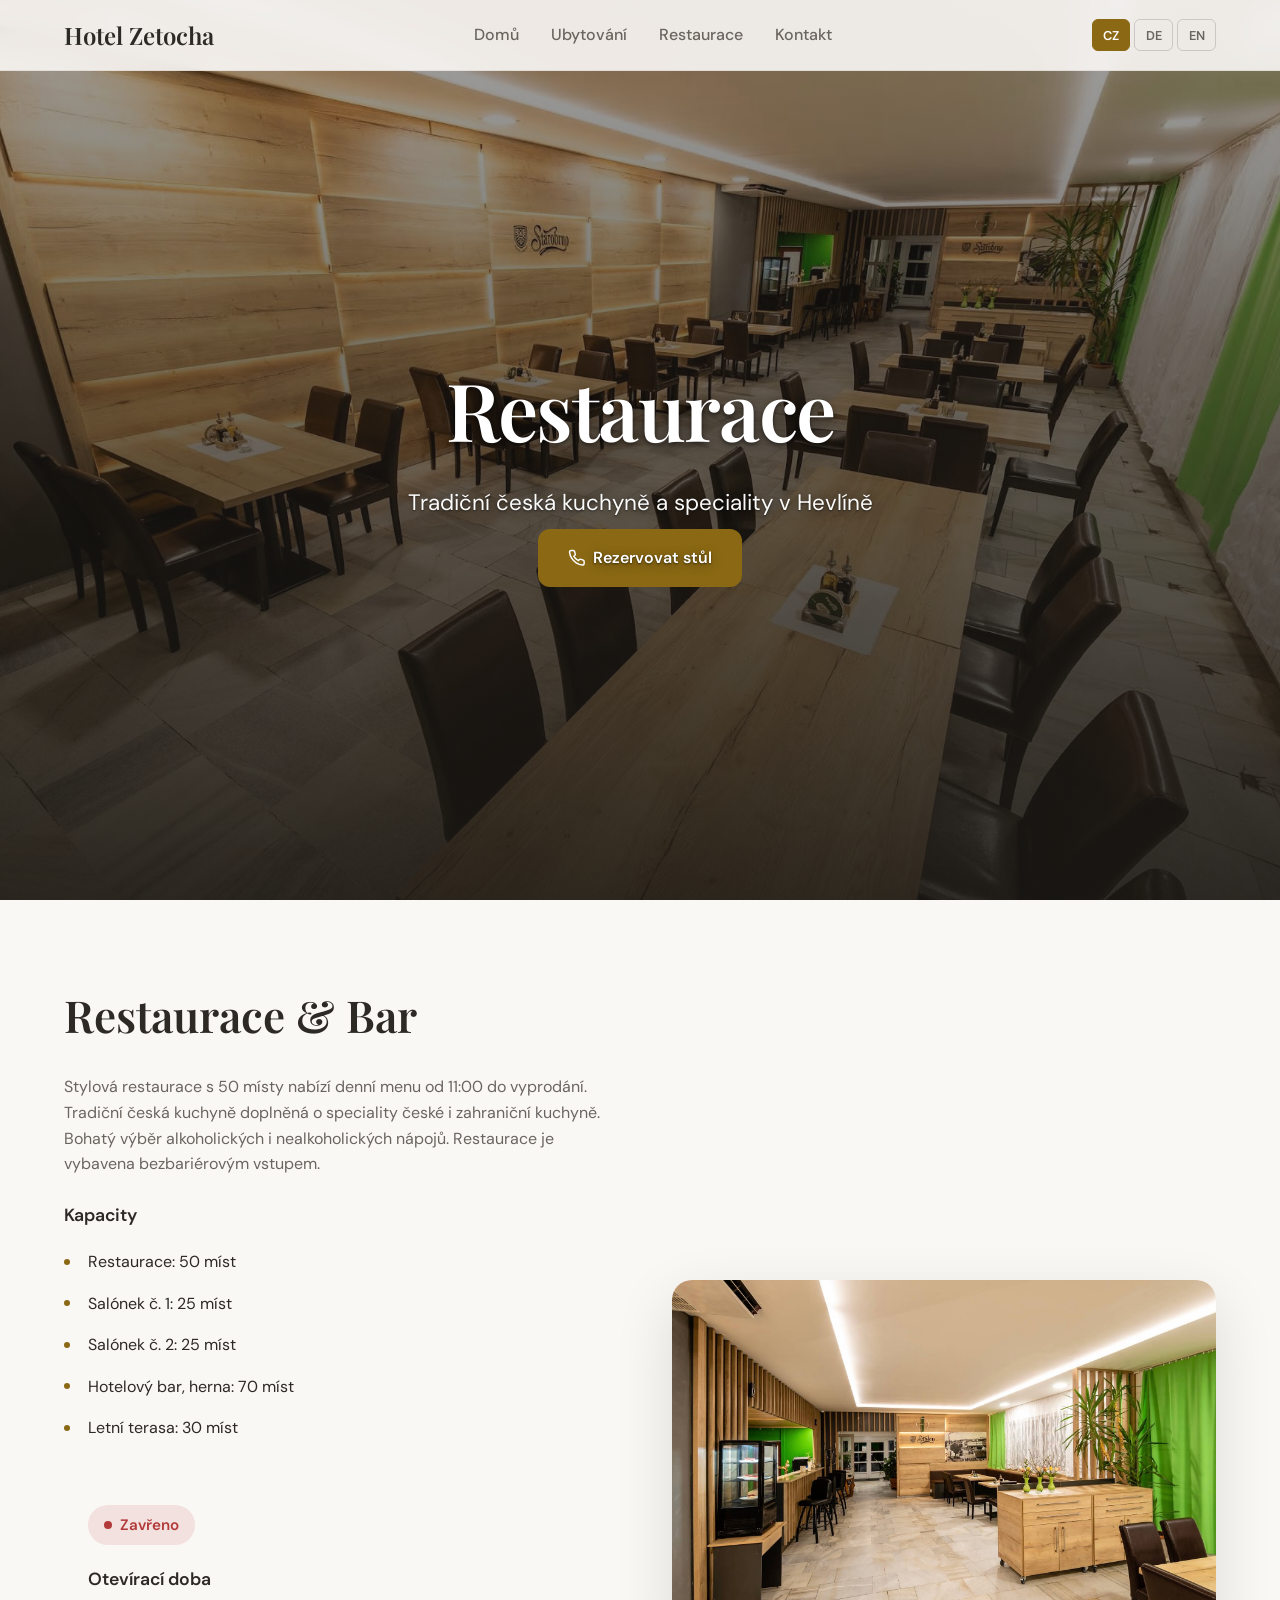
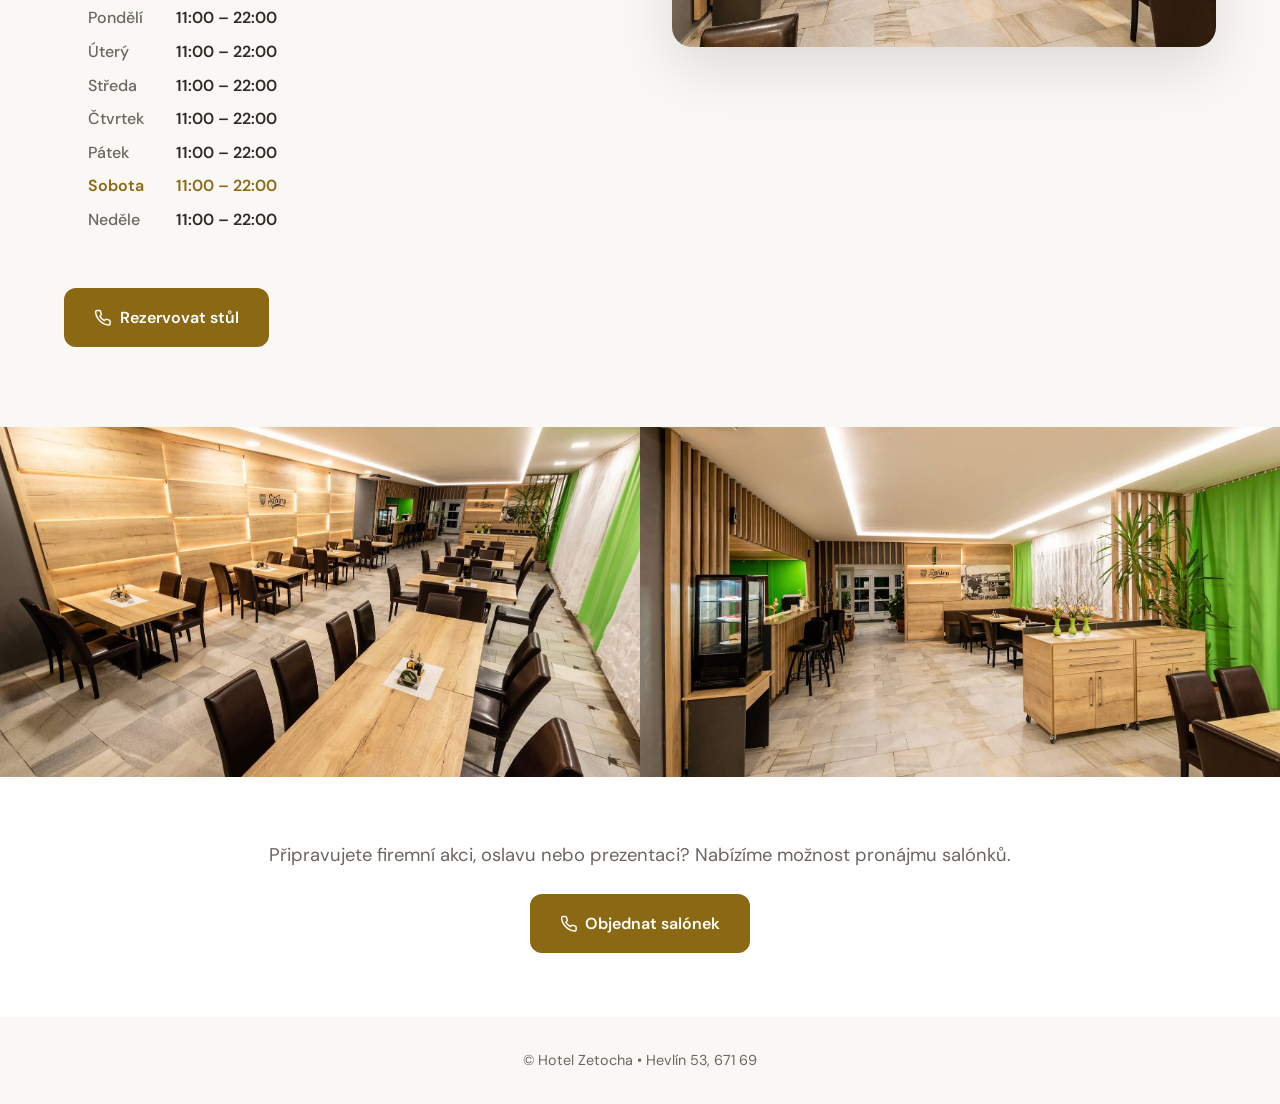
==== restaurace.html @ be9656e5 "Add base files" ====
<!DOCTYPE html>
<html lang="cs">
<head>
    <meta charset="UTF-8">
    <meta name="viewport" content="width=device-width, initial-scale=1.0">
    <title>Restaurace | Hotel Zetocha Hevlín</title>
    <meta name="description" content="Restaurace Hotel Zetocha – tradiční česká kuchyně, denní menu, salónky, hotelový bar a letní terasa. Otevřeno denně 11:00–22:00.">
    <link rel="preconnect" href="https://fonts.googleapis.com">
    <link rel="preconnect" href="https://fonts.gstatic.com" crossorigin>
    <link href="https://fonts.googleapis.com/css2?family=DM+Sans:ital,opsz,wght@0,9..40,300;0,9..40,400;0,9..40,500;0,9..40,600;0,9..40,700&family=Playfair+Display:wght@500;600;700&display=swap" rel="stylesheet">
    <link rel="stylesheet" href="css/styles.css">
</head>
<body>
    <header class="header">
        <div class="container header-inner">
            <a href="index.html" class="logo">Hotel Zetocha</a>
            <nav class="nav">
                <a href="index.html">Domů</a>
                <a href="ubytovani.html">Ubytování</a>
                <a href="restaurace.html">Restaurace</a>
                <a href="index.html#kontakt">Kontakt</a>
            </nav>
            <div class="lang-switcher">
                <button class="lang-btn active" data-lang="cs" aria-label="Čeština">CZ</button>
                <button class="lang-btn" data-lang="de" aria-label="Deutsch">DE</button>
                <button class="lang-btn" data-lang="en" aria-label="English">EN</button>
            </div>
            <button class="mobile-menu-btn" aria-label="Otevřít menu">
                <span></span>
                <span></span>
                <span></span>
            </button>
        </div>
    </header>

    <main>
        <!-- Hero -->
        <section class="hero hero--restaurant">
            <div class="hero-bg">
                <img src="img/restaurant.jpeg" alt="Restaurace Hotel Zetocha" class="hero-img">
                <div class="hero-overlay"></div>
            </div>
            <div class="hero-content">
                <h1 class="hero-title">Restaurace</h1>
                <p class="hero-subtitle">Tradiční česká kuchyně a speciality v Hevlíně</p>
                <a href="tel:+420515274233" class="btn btn-primary btn--with-icon">
                    <svg class="btn-icon" viewBox="0 0 24 24" fill="none" stroke="currentColor" stroke-width="2" aria-hidden="true"><path d="M22 16.92v3a2 2 0 0 1-2.18 2 19.79 19.79 0 0 1-8.63-3.07 19.5 19.5 0 0 1-6-6 19.79 19.79 0 0 1-3.07-8.67A2 2 0 0 1 4.11 2h3a2 2 0 0 1 2 1.72 12.84 12.84 0 0 0 .7 2.81 2 2 0 0 1-.45 2.11L8.09 9.91a16 16 0 0 0 6 6l1.27-1.27a2 2 0 0 1 2.11-.45 12.84 12.84 0 0 0 2.81.7A2 2 0 0 1 22 16.92z"/></svg>
                    Rezervovat stůl
                </a>
            </div>
        </section>

        <!-- Restaurant Content -->
        <section class="restaurant-page">
            <div class="container">
                <div class="restaurant-grid">
                    <div class="restaurant-content">
                        <h2 class="section-title">Restaurace & Bar</h2>
                        <p class="restaurant-text">
                            Stylová restaurace s 50 místy nabízí denní menu od 11:00 do vyprodání. 
                            Tradiční česká kuchyně doplněná o speciality české i zahraniční kuchyně. 
                            Bohatý výběr alkoholických i nealkoholických nápojů. Restaurace je vybavena bezbariérovým vstupem.
                        </p>
                        <h3 class="subsection-title">Kapacity</h3>
                        <ul class="accommodation-list">
                            <li>Restaurace: 50 míst</li>
                            <li>Salónek č. 1: 25 míst</li>
                            <li>Salónek č. 2: 25 míst</li>
                            <li>Hotelový bar, herna: 70 míst</li>
                            <li>Letní terasa: 30 míst</li>
                        </ul>
                        <div class="opening-hours">
                            <div class="opening-hours-status" id="opening-status" aria-live="polite">
                                <span class="status-dot"></span>
                                <span class="status-text">Načítám…</span>
                            </div>
                            <h3 class="subsection-title">Otevírací doba</h3>
                            <dl class="opening-hours-list">
                                <dt>Pondělí</dt><dd>11:00 – 22:00</dd>
                                <dt>Úterý</dt><dd>11:00 – 22:00</dd>
                                <dt>Středa</dt><dd>11:00 – 22:00</dd>
                                <dt>Čtvrtek</dt><dd>11:00 – 22:00</dd>
                                <dt>Pátek</dt><dd>11:00 – 22:00</dd>
                                <dt>Sobota</dt><dd>11:00 – 22:00</dd>
                                <dt>Neděle</dt><dd>11:00 – 22:00</dd>
                            </dl>
                        </div>
                        <a href="tel:+420515274233" class="btn btn-primary btn--with-icon">
                            <svg class="btn-icon" viewBox="0 0 24 24" fill="none" stroke="currentColor" stroke-width="2" aria-hidden="true"><path d="M22 16.92v3a2 2 0 0 1-2.18 2 19.79 19.79 0 0 1-8.63-3.07 19.5 19.5 0 0 1-6-6 19.79 19.79 0 0 1-3.07-8.67A2 2 0 0 1 4.11 2h3a2 2 0 0 1 2 1.72 12.84 12.84 0 0 0 .7 2.81 2 2 0 0 1-.45 2.11L8.09 9.91a16 16 0 0 0 6 6l1.27-1.27a2 2 0 0 1 2.11-.45 12.84 12.84 0 0 0 2.81.7A2 2 0 0 1 22 16.92z"/></svg>
                            Rezervovat stůl
                        </a>
                    </div>
                    <div class="restaurant-image">
                        <img src="img/restaurant2.jpeg" alt="Interiér restaurace Hotel Zetocha">
                    </div>
                </div>
            </div>
        </section>

        <!-- Gallery -->
        <section class="gallery">
            <div class="gallery-grid">
                <div class="gallery-item">
                    <img src="img/restaurant.jpeg" alt="Restaurace Hotel Zetocha">
                </div>
                <div class="gallery-item">
                    <img src="img/restaurant2.jpeg" alt="Interiér restaurace">
                </div>
            </div>
        </section>

        <!-- CTA -->
        <section class="restaurant-cta">
            <div class="container">
                <p class="restaurant-cta-text">Připravujete firemní akci, oslavu nebo prezentaci? Nabízíme možnost pronájmu salónků.</p>
                <a href="tel:+420515274233" class="btn btn-primary btn--with-icon">
                <svg class="btn-icon" viewBox="0 0 24 24" fill="none" stroke="currentColor" stroke-width="2" aria-hidden="true"><path d="M22 16.92v3a2 2 0 0 1-2.18 2 19.79 19.79 0 0 1-8.63-3.07 19.5 19.5 0 0 1-6-6 19.79 19.79 0 0 1-3.07-8.67A2 2 0 0 1 4.11 2h3a2 2 0 0 1 2 1.72 12.84 12.84 0 0 0 .7 2.81 2 2 0 0 1-.45 2.11L8.09 9.91a16 16 0 0 0 6 6l1.27-1.27a2 2 0 0 1 2.11-.45 12.84 12.84 0 0 0 2.81.7A2 2 0 0 1 22 16.92z"/></svg>
                Objednat salónek
            </a>
            </div>
        </section>
    </main>

    <footer class="footer">
        <div class="container">
            <p>© Hotel Zetocha • Hevlín 53, 671 69</p>
        </div>
    </footer>

    <script src="js/main.js"></script>
    <script src="js/opening-hours.js"></script>
</body>
</html>
---- css/styles.css ----
/* ===== Variables ===== */
:root {
    --color-bg: #faf8f5;
    --color-bg-dark: #1a1814;
    --color-text: #2d2a26;
    --color-text-muted: #6b6560;
    --color-accent: #8b6914;
    --color-accent-light: #c9a227;
    --color-white: #ffffff;
    --font-sans: 'DM Sans', system-ui, sans-serif;
    --font-display: 'Playfair Display', Georgia, serif;
    --radius: 12px;
    --radius-lg: 20px;
    --shadow: 0 4px 24px rgba(0, 0, 0, 0.08);
    --shadow-lg: 0 20px 60px rgba(0, 0, 0, 0.12);
    --transition: 0.3s ease;
}

/* ===== Reset & Base ===== */
*, *::before, *::after {
    box-sizing: border-box;
    margin: 0;
    padding: 0;
}

html {
    scroll-behavior: smooth;
}

body {
    font-family: var(--font-sans);
    font-size: 16px;
    line-height: 1.6;
    color: var(--color-text);
    background: var(--color-bg);
    overflow-x: hidden;
}

img {
    max-width: 100%;
    height: auto;
    display: block;
}

a {
    color: inherit;
    text-decoration: none;
}

.container {
    max-width: 1200px;
    margin: 0 auto;
    padding: 0 24px;
}

.section-title {
    font-family: var(--font-display);
    font-size: clamp(2rem, 4vw, 2.75rem);
    font-weight: 600;
    color: var(--color-text);
    margin-bottom: 1.5rem;
}

/* ===== Header ===== */
.header {
    position: fixed;
    top: 0;
    left: 0;
    right: 0;
    z-index: 100;
    padding: 1rem 0;
    background: rgba(250, 248, 245, 0.9);
    backdrop-filter: blur(12px);
    border-bottom: 1px solid rgba(0, 0, 0, 0.06);
    transition: var(--transition);
}

.header-inner {
    display: flex;
    align-items: center;
    justify-content: space-between;
}

.logo {
    font-family: var(--font-display);
    font-size: 1.5rem;
    font-weight: 600;
    color: var(--color-text);
}

.nav {
    display: flex;
    gap: 2rem;
}

.nav a {
    font-weight: 500;
    color: var(--color-text-muted);
    transition: color var(--transition);
}

.nav a:hover {
    color: var(--color-accent);
}

/* Language Switcher */
.lang-switcher {
    display: flex;
    gap: 0.25rem;
}

.lang-btn {
    padding: 0.4rem 0.65rem;
    font-size: 0.8rem;
    font-weight: 600;
    font-family: var(--font-sans);
    border: 1px solid rgba(0, 0, 0, 0.15);
    background: transparent;
    color: var(--color-text-muted);
    border-radius: 6px;
    cursor: pointer;
    transition: all var(--transition);
}

.lang-btn:hover {
    color: var(--color-text);
    border-color: var(--color-accent);
}

.lang-btn.active {
    background: var(--color-accent);
    color: var(--color-white);
    border-color: var(--color-accent);
}

.mobile-menu-btn {
    display: none;
    flex-direction: column;
    gap: 5px;
    background: none;
    border: none;
    cursor: pointer;
    padding: 8px;
}

.mobile-menu-btn span {
    width: 24px;
    height: 2px;
    background: var(--color-text);
}

/* ===== Hero ===== */
.hero {
    position: relative;
    min-height: 100vh;
    display: flex;
    align-items: center;
    justify-content: center;
    text-align: center;
}

.hero-bg {
    position: absolute;
    inset: 0;
}

.hero-img {
    width: 100%;
    height: 100%;
    object-fit: cover;
}

.hero-overlay {
    position: absolute;
    inset: 0;
    background: linear-gradient(
        to bottom,
        rgba(26, 24, 20, 0.4) 0%,
        rgba(26, 24, 20, 0.65) 50%,
        rgba(26, 24, 20, 0.9) 100%
    );
}

.hero-content {
    position: relative;
    z-index: 2;
    padding: 0 24px;
    max-width: 800px;
    text-shadow: 0 1px 2px rgba(0, 0, 0, 0.5), 0 2px 12px rgba(0, 0, 0, 0.4);
}

.hero-title {
    font-family: var(--font-display);
    font-size: clamp(3rem, 8vw, 5rem);
    font-weight: 600;
    color: var(--color-white);
    letter-spacing: -0.02em;
    margin-bottom: 0.75rem;
    text-shadow: 0 2px 4px rgba(0, 0, 0, 0.5), 0 4px 24px rgba(0, 0, 0, 0.5);
}

.hero-subtitle {
    font-size: clamp(1.1rem, 2.5vw, 1.4rem);
    color: rgba(255, 255, 255, 0.98);
    font-weight: 400;
    margin-bottom: 0.5rem;
}

.hero-location {
    font-size: 0.95rem;
    color: rgba(255, 255, 255, 0.9);
    margin-bottom: 0.75rem;
}

.hero-reviews {
    display: inline-flex;
    align-items: center;
    gap: 0.35rem;
    font-size: 0.85rem;
    color: rgba(255, 255, 255, 0.85);
    margin-bottom: 2rem;
    text-decoration: none;
    transition: color var(--transition);
}

.hero-reviews:hover {
    color: rgba(255, 255, 255, 1);
}

.hero-reviews-stars {
    color: var(--color-accent-light);
    letter-spacing: 0.05em;
}

.hero-cta {
    display: flex;
    flex-wrap: wrap;
    gap: 1rem;
    justify-content: center;
}

/* Buttons */
.btn {
    display: inline-block;
    padding: 0.9rem 1.75rem;
    font-size: 1rem;
    font-weight: 600;
    font-family: var(--font-sans);
    border-radius: var(--radius);
    transition: all var(--transition);
    cursor: pointer;
}

.btn-primary {
    background: var(--color-accent);
    color: var(--color-white);
    border: 2px solid var(--color-accent);
}

.btn-primary:hover {
    background: var(--color-accent-light);
    border-color: var(--color-accent-light);
    transform: translateY(-2px);
}

.btn-secondary {
    background: rgba(0, 0, 0, 0.25);
    color: var(--color-white);
    border: 2px solid rgba(255, 255, 255, 0.9);
    text-shadow: 0 1px 2px rgba(0, 0, 0, 0.4);
}

.btn-secondary:hover {
    background: rgba(0, 0, 0, 0.35);
    border-color: var(--color-white);
}

.btn--with-icon {
    display: inline-flex;
    align-items: center;
    gap: 0.5rem;
}

.btn-icon {
    width: 1.1em;
    height: 1.1em;
    flex-shrink: 0;
}

/* ===== About ===== */
.about {
    padding: 5rem 0;
}

.about-text {
    max-width: 700px;
    font-size: 1.15rem;
    color: var(--color-text-muted);
    line-height: 1.8;
}

/* ===== Accommodation ===== */
.accommodation {
    padding: 5rem 0;
    background: var(--color-white);
}

.accommodation-grid {
    display: grid;
    grid-template-columns: 1fr 1fr;
    gap: 4rem;
    align-items: center;
}

.accommodation-image img {
    border-radius: var(--radius-lg);
    box-shadow: var(--shadow-lg);
}

.accommodation-list {
    list-style: none;
    margin-bottom: 2rem;
}

.accommodation-list li {
    padding: 0.5rem 0;
    padding-left: 1.5rem;
    position: relative;
}

.accommodation-list li::before {
    content: '';
    position: absolute;
    left: 0;
    top: 50%;
    transform: translateY(-50%);
    width: 6px;
    height: 6px;
    background: var(--color-accent);
    border-radius: 50%;
}

/* ===== Restaurant ===== */
.restaurant {
    padding: 5rem 0;
}

.restaurant-grid {
    display: grid;
    grid-template-columns: 1fr 1fr;
    gap: 4rem;
    align-items: center;
}

.restaurant-grid .restaurant-content {
    order: 1;
}

.restaurant-grid .restaurant-image {
    order: 2;
}

.restaurant-text {
    color: var(--color-text-muted);
    margin-bottom: 1rem;
}

.restaurant-hours {
    margin-bottom: 1.5rem;
}

.restaurant-image img {
    border-radius: var(--radius-lg);
    box-shadow: var(--shadow-lg);
}

/* ===== Restaurant Page ===== */
.restaurant-page {
    padding: 5rem 0;
}

.subsection-title {
    font-family: var(--font-sans);
    font-size: 1.1rem;
    font-weight: 600;
    color: var(--color-text);
    margin: 1.5rem 0 0.75rem;
}

.restaurant-cta {
    padding: 4rem 0;
    text-align: center;
    background: var(--color-white);
}

.restaurant-cta-text {
    font-size: 1.15rem;
    color: var(--color-text-muted);
    margin-bottom: 1.5rem;
}

.hero--restaurant .hero-content {
    padding-top: 2rem;
}

/* ===== Accommodation Page ===== */
.accommodation-page {
    padding: 5rem 0;
}

.accommodation-text {
    color: var(--color-text-muted);
    margin-bottom: 1.5rem;
}

/* ===== Price List ===== */
.pricelist {
    padding: 5rem 0;
    background: var(--color-white);
}

.pricelist-wrapper {
    overflow-x: auto;
    margin-bottom: 2rem;
    border-radius: var(--radius-lg);
    box-shadow: var(--shadow);
}

.pricelist-table {
    width: 100%;
    min-width: 400px;
    border-collapse: collapse;
    font-size: 0.95rem;
}

.pricelist-table th {
    text-align: left;
    padding: 1rem 1.25rem;
    background: var(--color-text);
    color: var(--color-white);
    font-weight: 600;
}

.pricelist-table th:first-child {
    border-radius: var(--radius) 0 0 0;
}

.pricelist-table th:last-child {
    border-radius: 0 var(--radius) 0 0;
}

.pricelist-table td {
    padding: 0.9rem 1.25rem;
    border-bottom: 1px solid rgba(0, 0, 0, 0.06);
}

.pricelist-table tbody tr:nth-child(even) {
    background: var(--color-bg);
}

.pricelist-table tbody tr:hover {
    background: rgba(139, 105, 20, 0.06);
}

.pricelist-row-highlight td {
    font-weight: 500;
}

.pricelist-table .price-eur {
    color: var(--color-text-muted);
    font-weight: 400;
    font-size: 0.9em;
}

.pricelist-info {
    padding: 1.5rem;
    background: var(--color-bg);
    border-radius: var(--radius);
}

.pricelist-info p {
    margin: 0;
    color: var(--color-text-muted);
}

.pricelist-info p + p {
    margin-top: 0.5rem;
}

.pricelist-info strong {
    color: var(--color-text);
}

@media (max-width: 600px) {
    .pricelist-table {
        font-size: 0.85rem;
    }

    .pricelist-table th,
    .pricelist-table td {
        padding: 0.75rem 1rem;
    }
}

/* ===== Reservation Form ===== */
.reservation-form {
    padding: 5rem 0;
    background: var(--color-white);
}

.reservation-intro {
    color: var(--color-text-muted);
    margin-bottom: 2rem;
}

.form {
    max-width: 640px;
}

.form-grid {
    display: grid;
    grid-template-columns: 1fr 1fr;
    gap: 1.25rem;
    margin-bottom: 1.25rem;
}

.form-group {
    display: flex;
    flex-direction: column;
    gap: 0.4rem;
}

.form-group label {
    font-size: 0.9rem;
    font-weight: 500;
    color: var(--color-text);
}

.form-group input,
.form-group textarea {
    padding: 0.75rem 1rem;
    font-family: var(--font-sans);
    font-size: 1rem;
    border: 1px solid rgba(0, 0, 0, 0.15);
    border-radius: var(--radius);
    background: var(--color-white);
    transition: border-color var(--transition);
}

.form-group input:focus,
.form-group textarea:focus {
    outline: none;
    border-color: var(--color-accent);
}

.form-group textarea {
    resize: vertical;
    min-height: 100px;
}

@media (max-width: 600px) {
    .form-grid {
        grid-template-columns: 1fr;
    }
}

/* Opening Hours */
.opening-hours {
    margin: 2rem 0;
    padding: 1.5rem;
    background: var(--color-bg);
    border-radius: var(--radius);
}

.opening-hours-status {
    display: inline-flex;
    align-items: center;
    gap: 0.5rem;
    padding: 0.5rem 1rem;
    border-radius: 2rem;
    font-weight: 600;
    font-size: 0.95rem;
    margin-bottom: 1.25rem;
}

.opening-hours-status .status-dot {
    width: 8px;
    height: 8px;
    border-radius: 50%;
    background: currentColor;
    animation: statusPulse 2s ease-in-out infinite;
}

.opening-hours-status.open {
    color: #2d7a3e;
    background: rgba(45, 122, 62, 0.12);
}

.opening-hours-status.closed {
    color: #b33a3a;
    background: rgba(179, 58, 58, 0.12);
}

@keyframes statusPulse {
    0%, 100% { opacity: 1; }
    50% { opacity: 0.6; }
}

.opening-hours .subsection-title {
    margin-top: 0;
    margin-bottom: 0.75rem;
}

.opening-hours-list {
    display: grid;
    grid-template-columns: auto 1fr;
    gap: 0.5rem 2rem;
    margin: 0;
}

.opening-hours-list dt {
    font-weight: 500;
    color: var(--color-text-muted);
}

.opening-hours-list dd {
    margin: 0;
    font-weight: 600;
}

.opening-hours-list dt.today,
.opening-hours-list dd.today {
    color: var(--color-accent);
}

.opening-hours-list dt.today {
    font-weight: 600;
}

/* ===== Gallery ===== */
.gallery {
    padding: 0;
}

.gallery-grid {
    display: grid;
    grid-template-columns: 1fr 1fr;
}

.gallery-item {
    overflow: hidden;
}

.gallery-item img {
    width: 100%;
    height: 350px;
    object-fit: cover;
    transition: transform 0.5s ease;
}

.gallery-item:hover img {
    transform: scale(1.05);
}

/* ===== Location ===== */
.location {
    padding: 5rem 0;
    background: var(--color-white);
}

.location-content {
    display: grid;
    grid-template-columns: 1fr 1.5fr;
    gap: 3rem;
    align-items: start;
}

.location-address,
.location-contact {
    margin-bottom: 1rem;
}

.location-contact a {
    color: var(--color-accent);
    transition: color var(--transition);
}

.location-contact a:hover {
    color: var(--color-accent-light);
}

.location-map {
    border-radius: var(--radius-lg);
    overflow: hidden;
    box-shadow: var(--shadow);
}

.location-map iframe {
    width: 100%;
    height: 400px;
    display: block;
}

/* ===== Footer ===== */
.footer {
    padding: 2rem 0;
    text-align: center;
    color: var(--color-text-muted);
    font-size: 0.9rem;
}

/* ===== Responsive ===== */
@media (max-width: 900px) {
    .nav {
        display: none;
    }

    .lang-switcher {
        margin-right: 1rem;
    }

    .mobile-menu-btn {
        display: flex;
    }

    .accommodation-grid,
    .restaurant-grid {
        grid-template-columns: 1fr;
        gap: 2rem;
    }

    .restaurant-grid .restaurant-image {
        order: 1;
    }

    .restaurant-grid .restaurant-content {
        order: 2;
    }

    .gallery-grid {
        grid-template-columns: 1fr;
    }

    .location-content {
        grid-template-columns: 1fr;
    }

    .location-map iframe {
        height: 300px;
    }

    .nav.open {
        display: flex;
        position: fixed;
        top: 60px;
        left: 0;
        right: 0;
        flex-direction: column;
        background: var(--color-bg);
        padding: 2rem;
        gap: 1rem;
        border-bottom: 1px solid rgba(0, 0, 0, 0.08);
    }
}

@media (max-width: 600px) {
    .hero-cta {
        flex-direction: column;
    }

    .btn {
        width: 100%;
    }

    .reviews-card {
        padding: 2rem 1.5rem;
    }
}
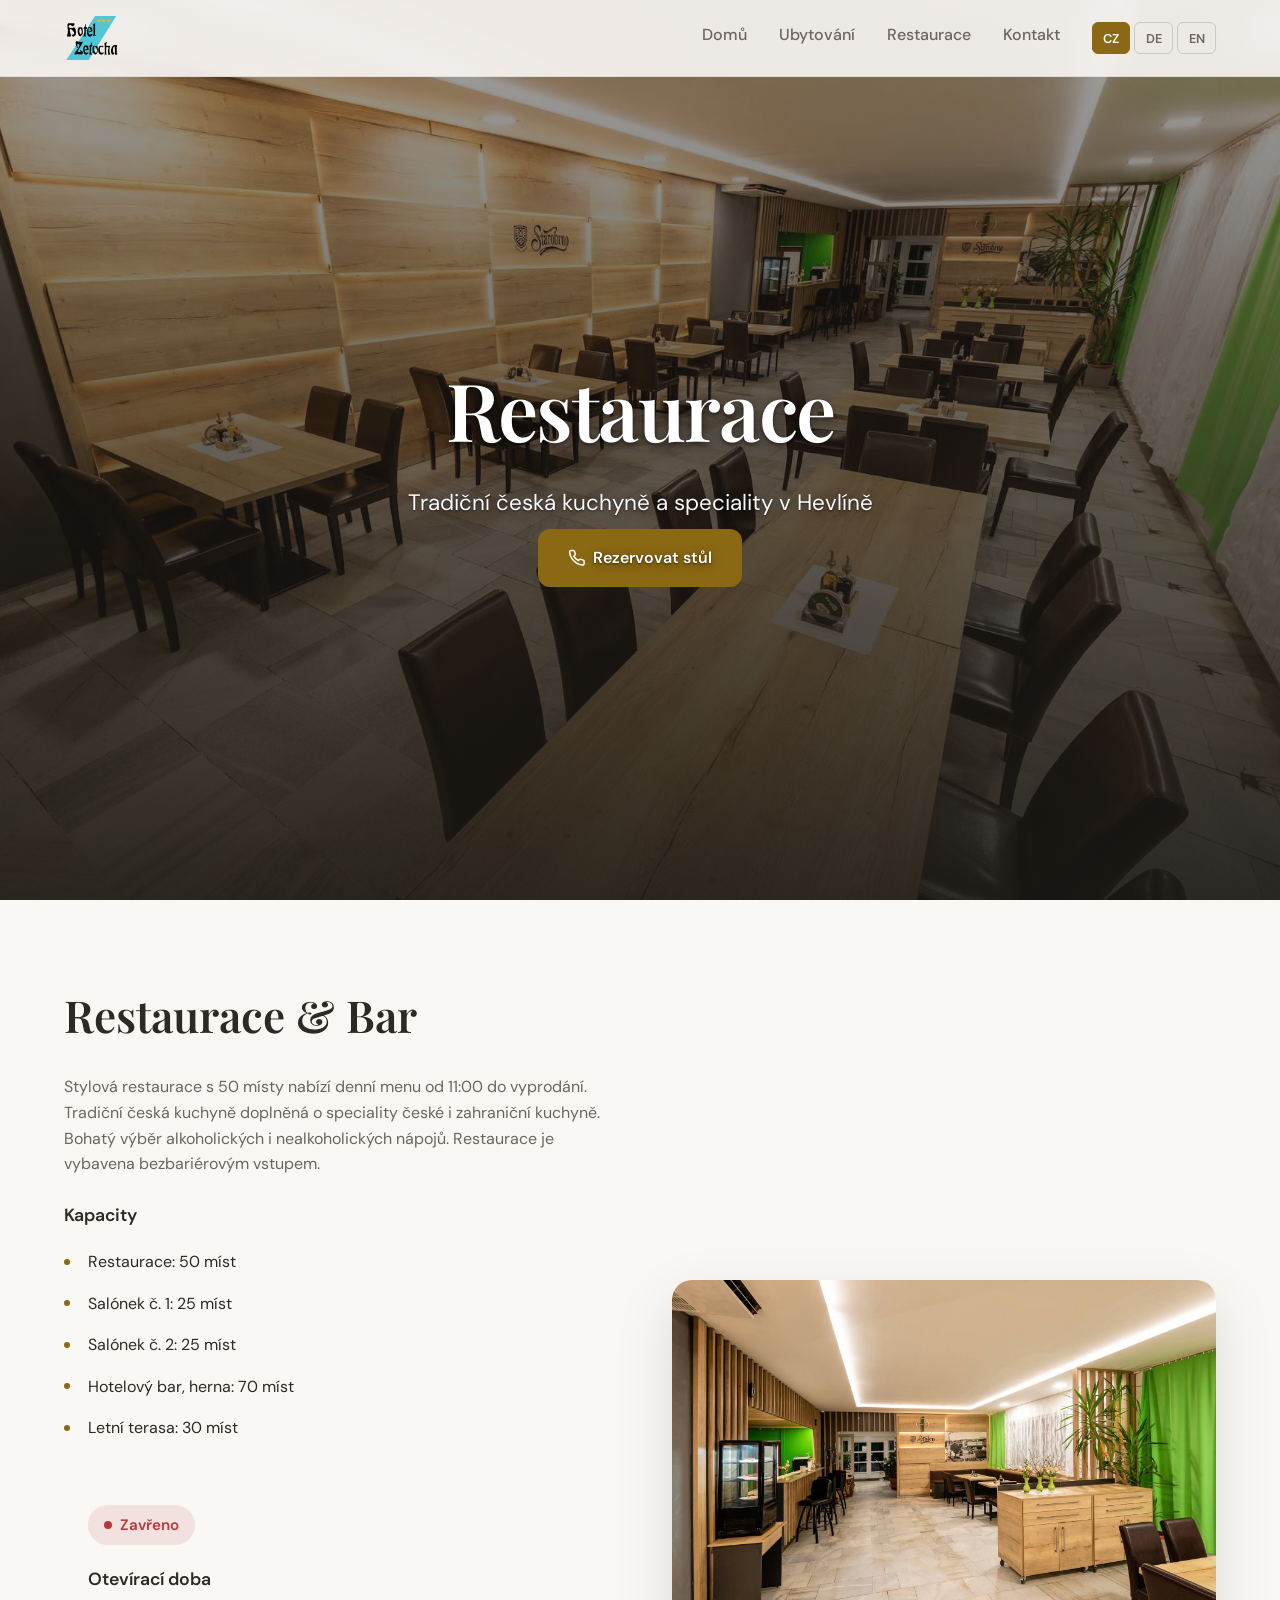
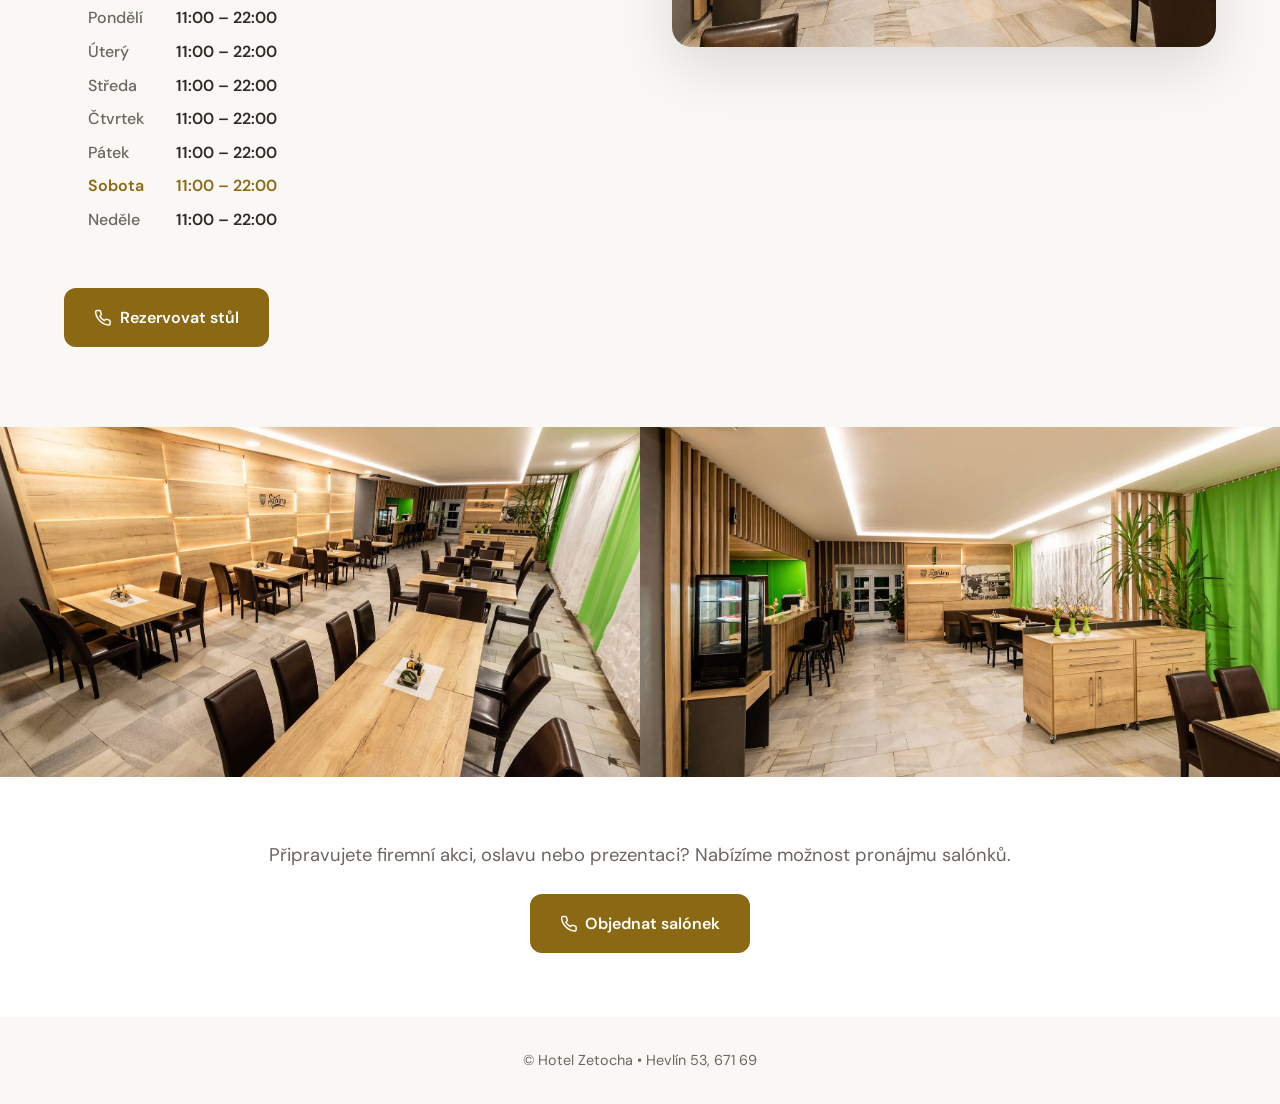
==== commit e4ba6f8f: "Update logo and burger menu" ====
--- a/restaurace.html
+++ b/restaurace.html
@@ -13,18 +13,18 @@
 <body>
     <header class="header">
         <div class="container header-inner">
-            <a href="index.html" class="logo">Hotel Zetocha</a>
+            <a href="index.html" class="logo"><img src="img/logo.png" alt="Hotel Zetocha"></a>
             <nav class="nav">
                 <a href="index.html">Domů</a>
                 <a href="ubytovani.html">Ubytování</a>
                 <a href="restaurace.html">Restaurace</a>
                 <a href="index.html#kontakt">Kontakt</a>
+                <div class="lang-switcher">
+                    <button class="lang-btn active" data-lang="cs" aria-label="Čeština">CZ</button>
+                    <button class="lang-btn" data-lang="de" aria-label="Deutsch">DE</button>
+                    <button class="lang-btn" data-lang="en" aria-label="English">EN</button>
+                </div>
             </nav>
-            <div class="lang-switcher">
-                <button class="lang-btn active" data-lang="cs" aria-label="Čeština">CZ</button>
-                <button class="lang-btn" data-lang="de" aria-label="Deutsch">DE</button>
-                <button class="lang-btn" data-lang="en" aria-label="English">EN</button>
-            </div>
             <button class="mobile-menu-btn" aria-label="Otevřít menu">
                 <span></span>
                 <span></span>
--- a/css/styles.css
+++ b/css/styles.css
@@ -82,10 +82,14 @@
 }
 
 .logo {
-    font-family: var(--font-display);
-    font-size: 1.5rem;
-    font-weight: 600;
-    color: var(--color-text);
+    display: flex;
+    align-items: center;
+}
+
+.logo img {
+    height: 44px;
+    width: auto;
+    object-fit: contain;
 }
 
 .nav {
@@ -711,12 +715,12 @@
 
 /* ===== Responsive ===== */
 @media (max-width: 900px) {
+    .logo img {
+        height: 38px;
+    }
+
     .nav {
         display: none;
-    }
-
-    .lang-switcher {
-        margin-right: 1rem;
     }
 
     .mobile-menu-btn {
@@ -761,6 +765,12 @@
         gap: 1rem;
         border-bottom: 1px solid rgba(0, 0, 0, 0.08);
     }
+
+    .nav.open .lang-switcher {
+        margin-top: 1rem;
+        padding-top: 1rem;
+        border-top: 1px solid rgba(0, 0, 0, 0.08);
+    }
 }
 
 @media (max-width: 600px) {
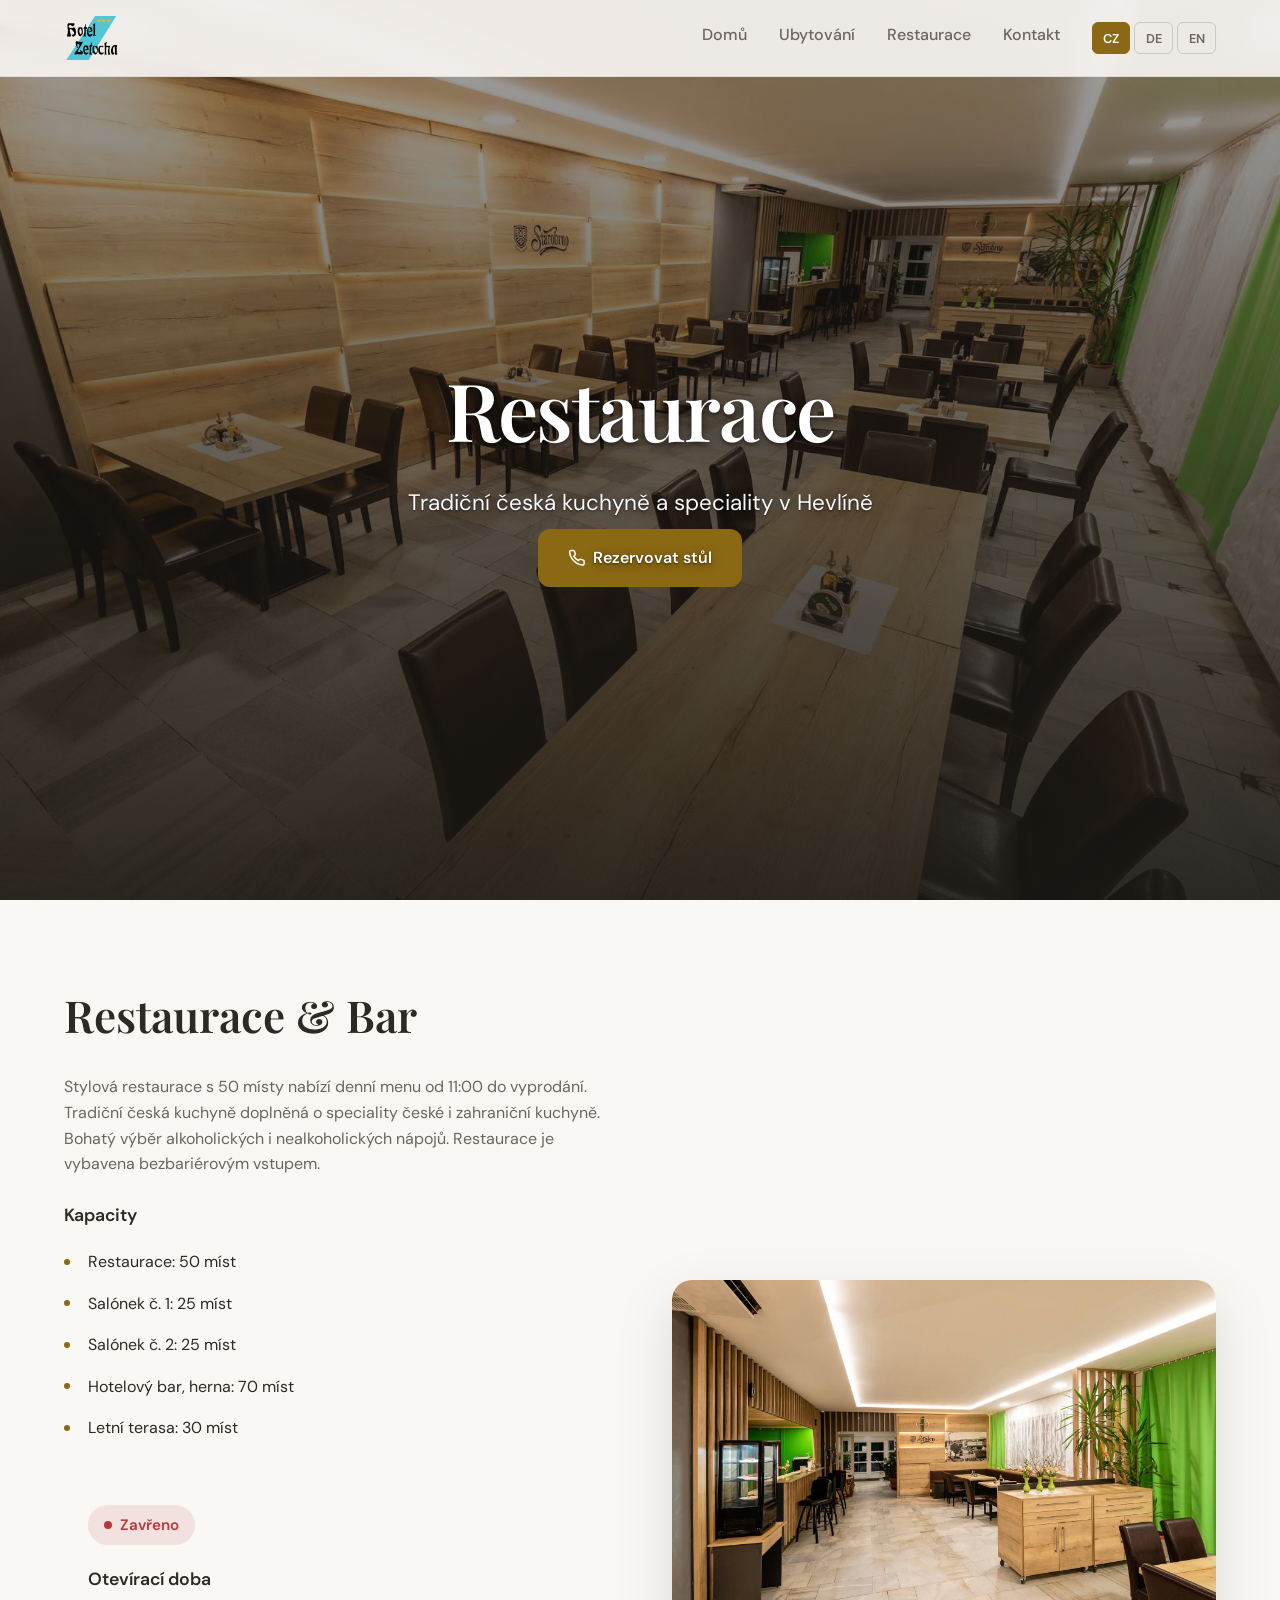
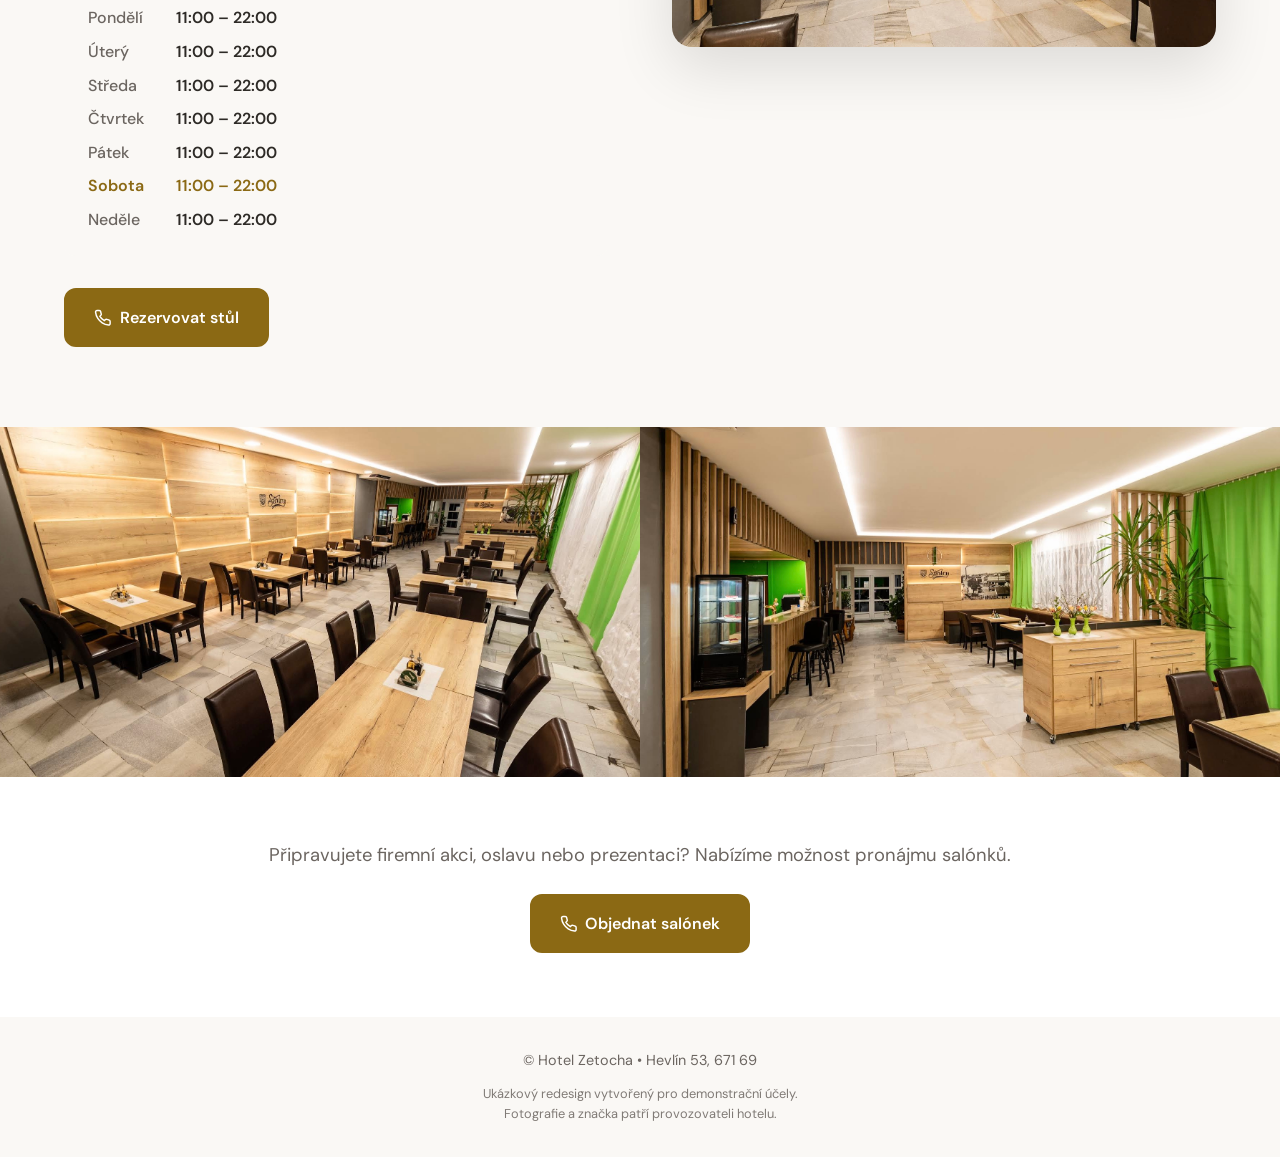
==== commit 4fa54302: "disclaimer about images and redesign" ====
--- a/restaurace.html
+++ b/restaurace.html
@@ -124,6 +124,7 @@
     <footer class="footer">
         <div class="container">
             <p>© Hotel Zetocha • Hevlín 53, 671 69</p>
+            <p class="footer-disclaimer">Ukázkový redesign vytvořený pro demonstrační účely.<br>Fotografie a značka patří provozovateli hotelu.</p>
         </div>
     </footer>
 
--- a/css/styles.css
+++ b/css/styles.css
@@ -713,6 +713,15 @@
     font-size: 0.9rem;
 }
 
+.footer p + p {
+    margin-top: 0.75rem;
+}
+
+.footer-disclaimer {
+    font-size: 0.8rem;
+    opacity: 0.85;
+}
+
 /* ===== Responsive ===== */
 @media (max-width: 900px) {
     .logo img {
